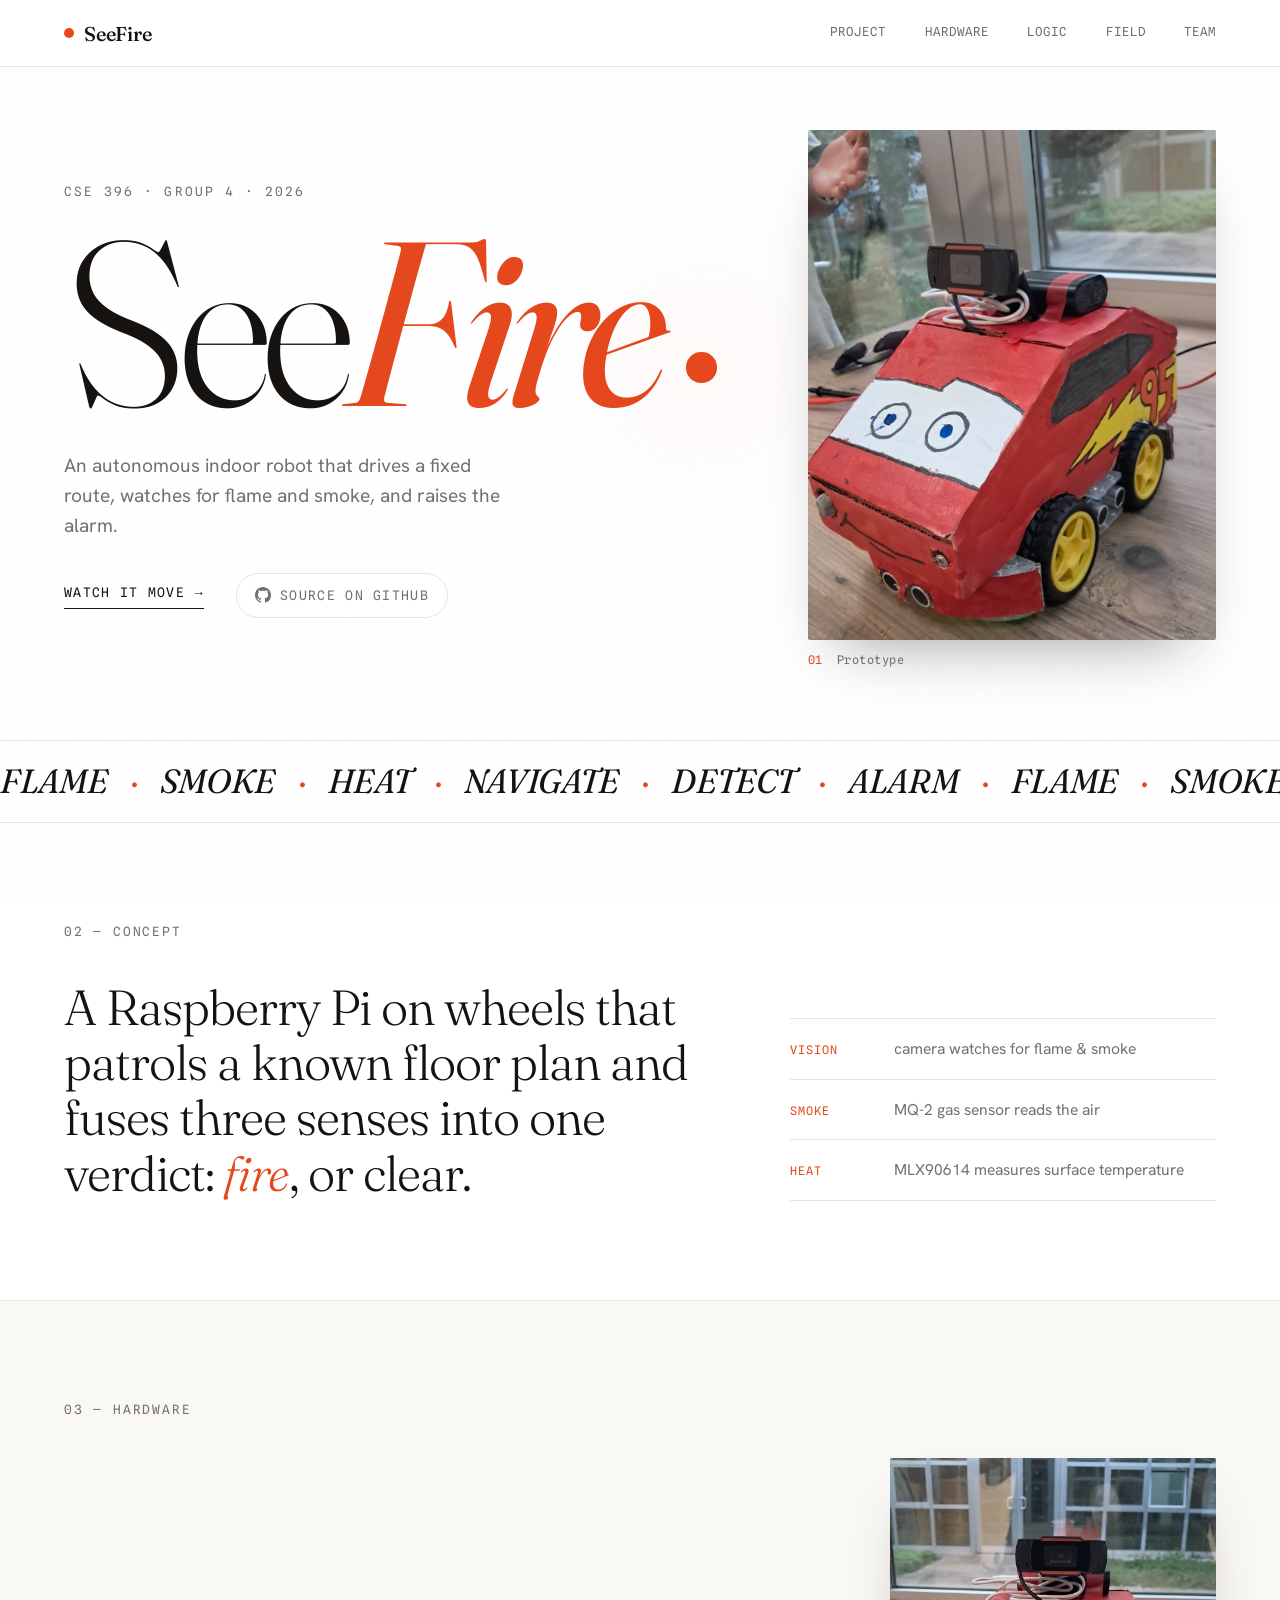
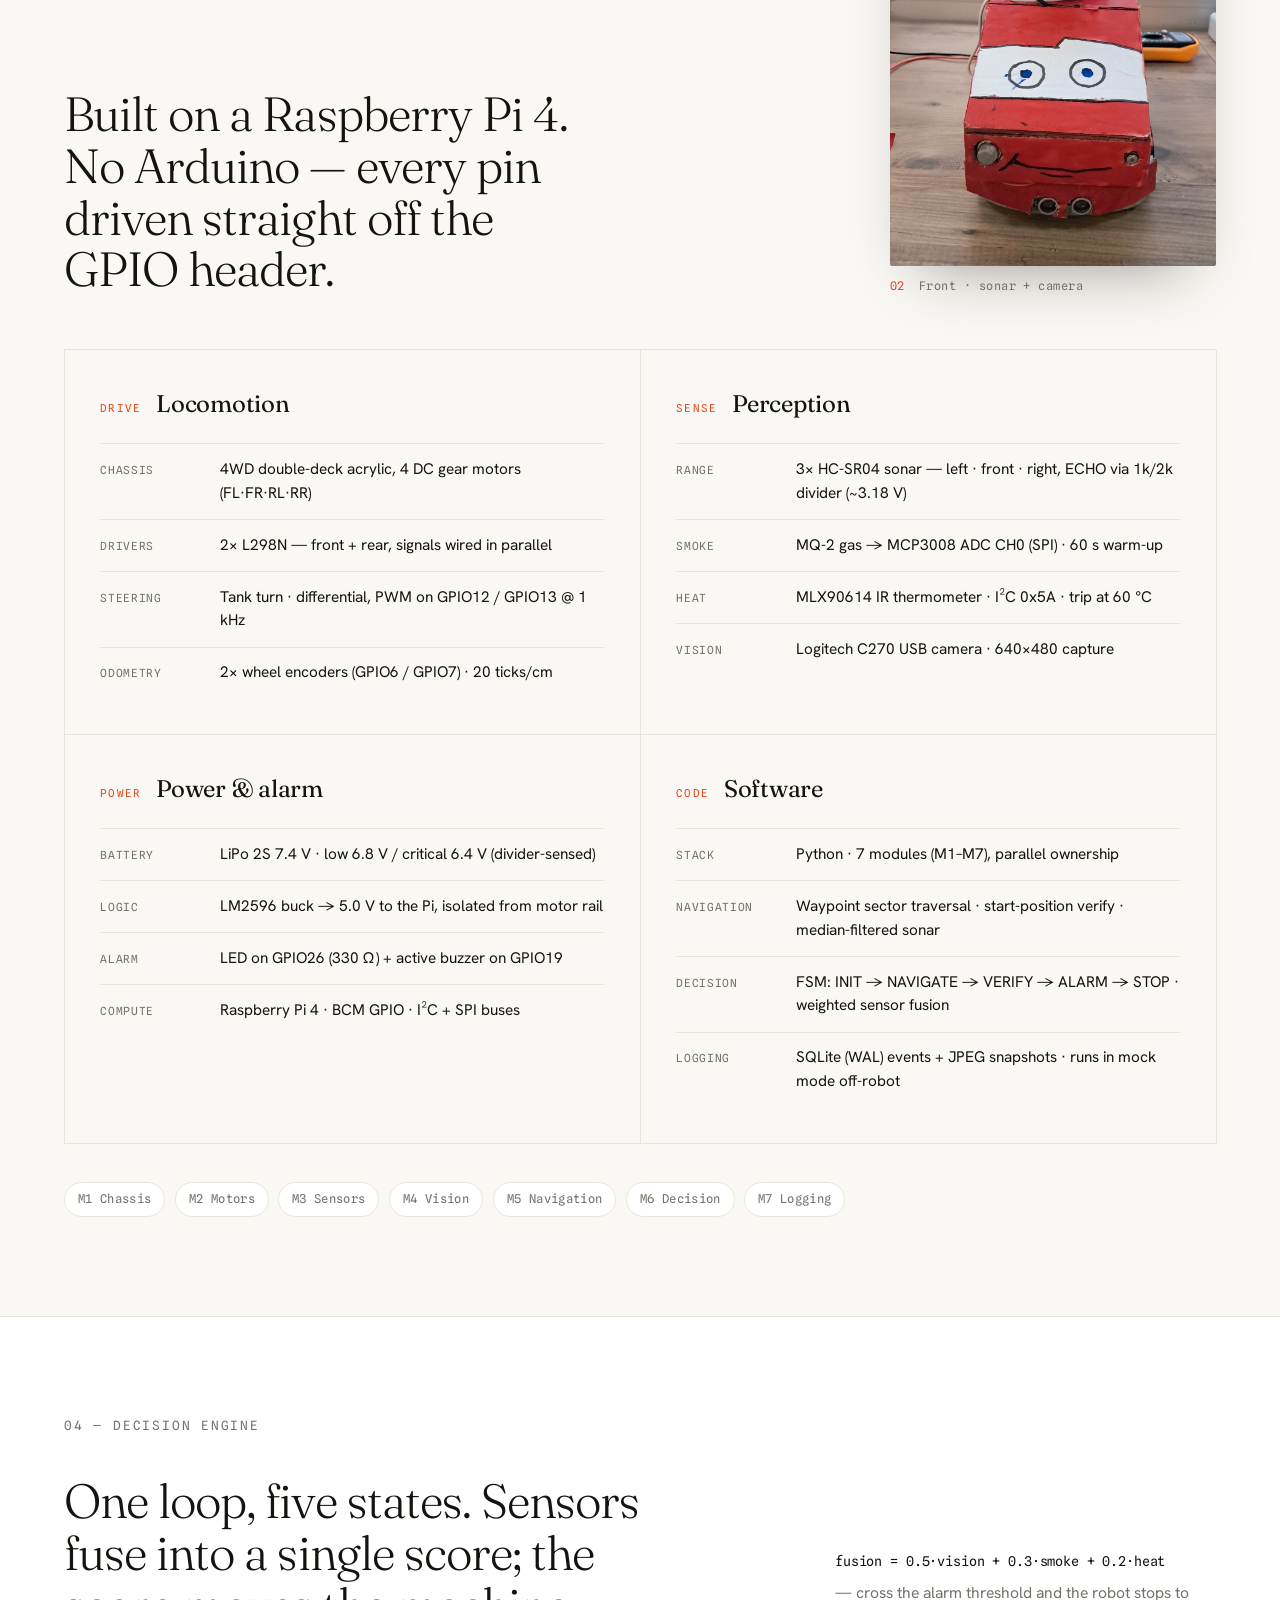
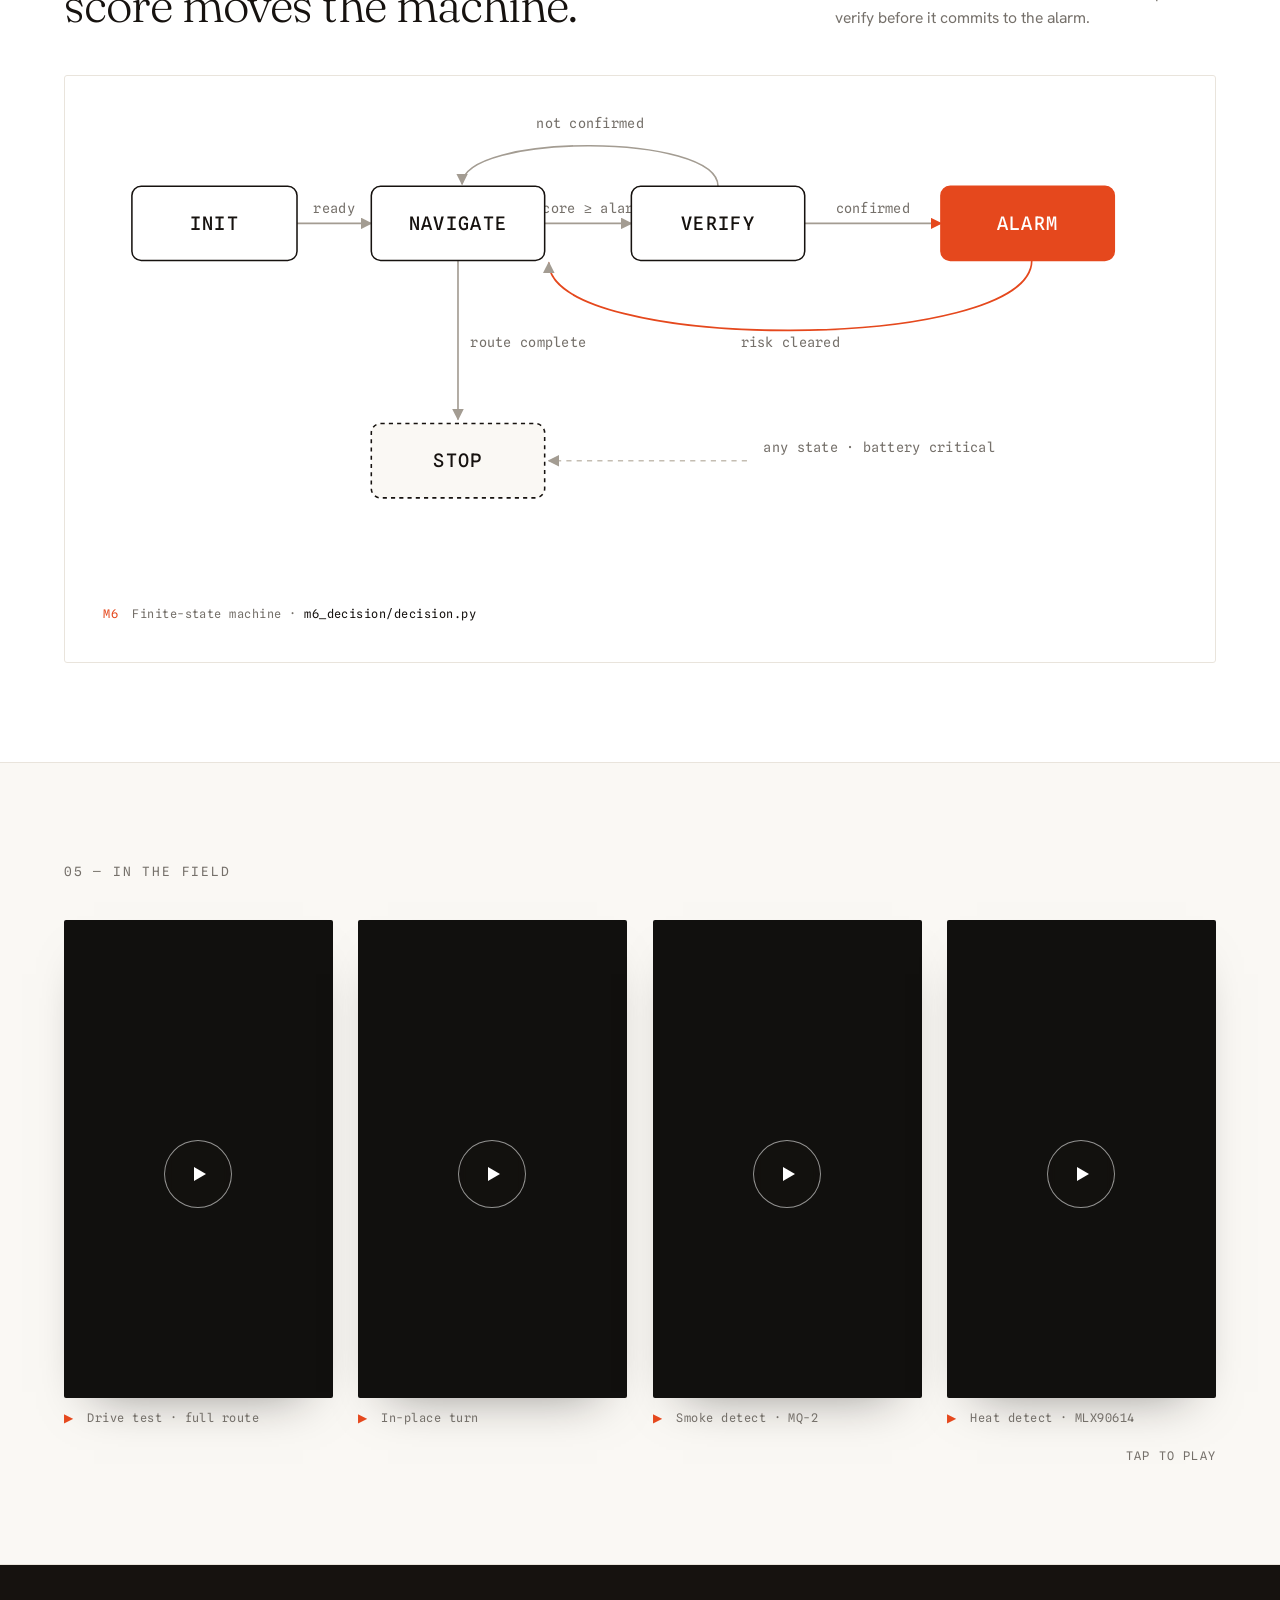
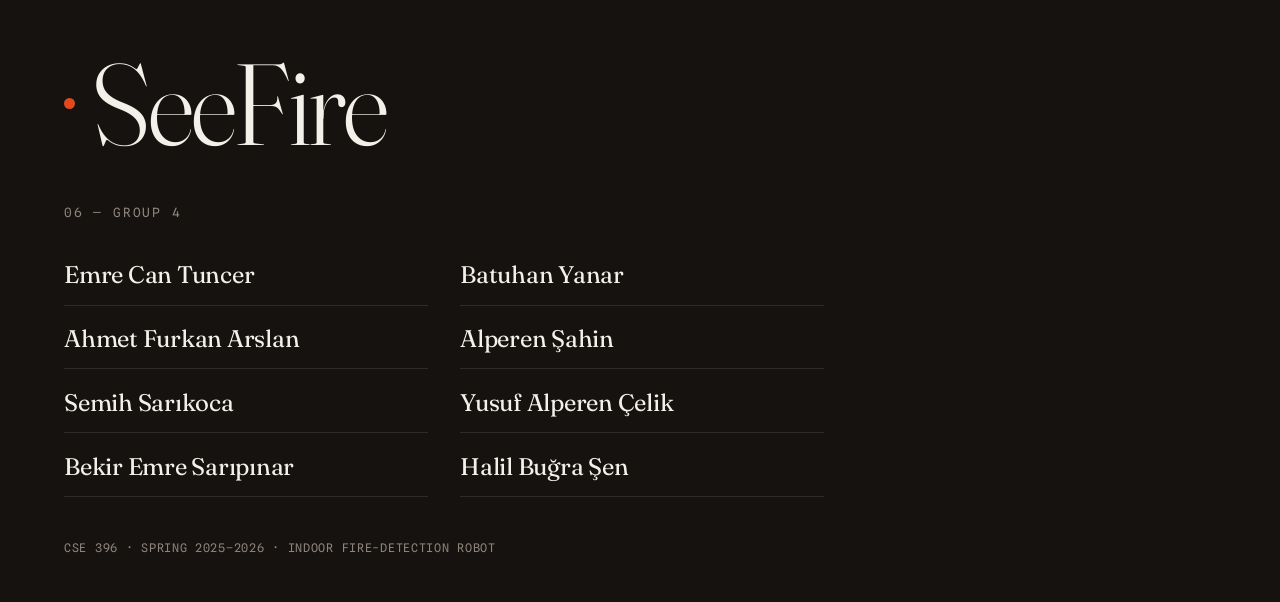
==== index.html @ 03101917 "implement portfolio site" ====
<!DOCTYPE html>
<html lang="en">
<head>
<meta charset="UTF-8" />
<meta name="viewport" content="width=device-width, initial-scale=1.0" />
<title>SeeFire — Indoor Fire-Detection Robot</title>
<meta name="description" content="SeeFire — a Raspberry Pi indoor fire-detection robot. CSE 396, Group 4." />
<link rel="preconnect" href="https://fonts.googleapis.com" />
<link rel="preconnect" href="https://fonts.gstatic.com" crossorigin />
<link href="https://fonts.googleapis.com/css2?family=Fraunces:opsz,wght@9..144,300;9..144,400;9..144,500;9..144,600&family=Hanken+Grotesk:wght@400;500;600&family=Spline+Sans+Mono:wght@400;500&display=swap" rel="stylesheet" />
<link rel="stylesheet" href="style.css" />
</head>
<body>

<div class="grain" aria-hidden="true"></div>

<!-- ───────────────────────── NAV ───────────────────────── -->
<header class="nav">
  <a class="nav__mark" href="#top">
    <span class="ember-dot" aria-hidden="true"></span>SeeFire
  </a>
  <nav class="nav__links">
    <a href="#what">Project</a>
    <a href="#hardware">Hardware</a>
    <a href="#logic">Logic</a>
    <a href="#field">Field</a>
    <a href="#team">Team</a>
  </nav>
</header>

<main id="top">

  <!-- ───────────────────────── HERO ───────────────────────── -->
  <section class="hero">
    <div class="hero__copy">
      <p class="kicker reveal">CSE 396 · Group 4 · 2026</p>
      <h1 class="wordmark reveal" style="--d:.08s">
        See<span class="wordmark__fire">Fire</span><span class="wordmark__dot" aria-hidden="true"></span>
      </h1>
      <p class="hero__lead reveal" style="--d:.34s">
        An autonomous indoor robot that drives a fixed route, watches for
        flame and smoke, and raises the alarm.
      </p>
      <div class="hero__actions reveal" style="--d:.44s">
        <a class="cta" href="#field">
          Watch it move <span aria-hidden="true">→</span>
        </a>
        <a class="cta cta--ghost" href="https://github.com/batuhanynr/SeeFire" target="_blank" rel="noopener">
          <svg viewBox="0 0 16 16" width="16" height="16" aria-hidden="true" fill="currentColor">
            <path d="M8 0C3.58 0 0 3.58 0 8c0 3.54 2.29 6.53 5.47 7.59.4.07.55-.17.55-.38 0-.19-.01-.82-.01-1.49-2.01.37-2.53-.49-2.69-.94-.09-.23-.48-.94-.82-1.13-.28-.15-.68-.52-.01-.53.63-.01 1.08.58 1.23.82.72 1.21 1.87.87 2.33.66.07-.52.28-.87.51-1.07-1.78-.2-3.64-.89-3.64-3.95 0-.87.31-1.59.82-2.15-.08-.2-.36-1.02.08-2.12 0 0 .67-.21 2.2.82.64-.18 1.32-.27 2-.27.68 0 1.36.09 2 .27 1.53-1.04 2.2-.82 2.2-.82.44 1.1.16 1.92.08 2.12.51.56.82 1.27.82 2.15 0 3.07-1.87 3.75-3.65 3.95.29.25.54.73.54 1.48 0 1.07-.01 1.93-.01 2.2 0 .21.15.46.55.38A8.01 8.01 0 0016 8c0-4.42-3.58-8-8-8z"/>
          </svg>
          Source on GitHub
        </a>
      </div>
    </div>
    <figure class="hero__media reveal" style="--d:.24s">
      <img src="robot-angle.jpg" alt="SeeFire robot" />
      <figcaption><span class="mono">01</span> Prototype</figcaption>
    </figure>
  </section>

  <!-- ───────────────────────── MARQUEE ───────────────────────── -->
  <div class="marquee" aria-hidden="true">
    <div class="marquee__track">
      <span>FLAME</span><span class="sep">·</span><span>SMOKE</span><span class="sep">·</span><span>HEAT</span><span class="sep">·</span>
      <span>NAVIGATE</span><span class="sep">·</span><span>DETECT</span><span class="sep">·</span><span>ALARM</span><span class="sep">·</span>
      <span>FLAME</span><span class="sep">·</span><span>SMOKE</span><span class="sep">·</span><span>HEAT</span><span class="sep">·</span>
      <span>NAVIGATE</span><span class="sep">·</span><span>DETECT</span><span class="sep">·</span><span>ALARM</span><span class="sep">·</span>
    </div>
  </div>

  <!-- ───────────────────────── WHAT ───────────────────────── -->
  <section class="block" id="what">
    <p class="section-no mono reveal">02 — Concept</p>
    <div class="what__grid">
      <h2 class="lede reveal">
        A Raspberry&nbsp;Pi on wheels that patrols a known floor plan and fuses
        three senses into one verdict: <em>fire</em>, or clear.
      </h2>
      <ul class="senses">
        <li class="reveal" style="--d:.05s"><span class="mono">vision</span>camera watches for flame &amp; smoke</li>
        <li class="reveal" style="--d:.12s"><span class="mono">smoke</span>MQ-2 gas sensor reads the air</li>
        <li class="reveal" style="--d:.19s"><span class="mono">heat</span>MLX90614 measures surface temperature</li>
      </ul>
    </div>
  </section>

  <!-- ───────────────────────── HARDWARE ───────────────────────── -->
  <section class="block block--soft" id="hardware">
    <p class="section-no mono reveal">03 — Hardware</p>
    <div class="hw__head">
      <h2 class="reveal">Built on a Raspberry&nbsp;Pi 4. No Arduino — every pin driven straight off the GPIO header.</h2>
      <figure class="hw__media reveal" style="--d:.1s">
        <img src="robot-front.jpg" alt="SeeFire robot, front" loading="lazy" />
        <figcaption><span class="mono">02</span> Front · sonar + camera</figcaption>
      </figure>
    </div>

    <!-- grouped detail -->
    <div class="hw__groups">

      <article class="hw reveal">
        <header><span class="mono">DRIVE</span><h3>Locomotion</h3></header>
        <dl>
          <div><dt>Chassis</dt><dd>4WD double-deck acrylic, 4 DC gear motors (FL·FR·RL·RR)</dd></div>
          <div><dt>Drivers</dt><dd>2× L298N — front + rear, signals wired in parallel</dd></div>
          <div><dt>Steering</dt><dd>Tank turn · differential, PWM on GPIO12 / GPIO13 @ 1 kHz</dd></div>
          <div><dt>Odometry</dt><dd>2× wheel encoders (GPIO6 / GPIO7) · 20 ticks/cm</dd></div>
        </dl>
      </article>

      <article class="hw reveal" style="--d:.06s">
        <header><span class="mono">SENSE</span><h3>Perception</h3></header>
        <dl>
          <div><dt>Range</dt><dd>3× HC-SR04 sonar — left · front · right, ECHO via 1k/2k divider (~3.18 V)</dd></div>
          <div><dt>Smoke</dt><dd>MQ-2 gas → MCP3008 ADC CH0 (SPI) · 60 s warm-up</dd></div>
          <div><dt>Heat</dt><dd>MLX90614 IR thermometer · I²C 0x5A · trip at 60 °C</dd></div>
          <div><dt>Vision</dt><dd>Logitech C270 USB camera · 640×480 capture</dd></div>
        </dl>
      </article>

      <article class="hw reveal" style="--d:.12s">
        <header><span class="mono">POWER</span><h3>Power &amp; alarm</h3></header>
        <dl>
          <div><dt>Battery</dt><dd>LiPo 2S 7.4 V · low 6.8 V / critical 6.4 V (divider-sensed)</dd></div>
          <div><dt>Logic</dt><dd>LM2596 buck → 5.0 V to the Pi, isolated from motor rail</dd></div>
          <div><dt>Alarm</dt><dd>LED on GPIO26 (330 Ω) + active buzzer on GPIO19</dd></div>
          <div><dt>Compute</dt><dd>Raspberry Pi 4 · BCM GPIO · I²C + SPI buses</dd></div>
        </dl>
      </article>

      <article class="hw reveal" style="--d:.18s">
        <header><span class="mono">CODE</span><h3>Software</h3></header>
        <dl>
          <div><dt>Stack</dt><dd>Python · 7 modules (M1–M7), parallel ownership</dd></div>
          <div><dt>Navigation</dt><dd>Waypoint sector traversal · start-position verify · median-filtered sonar</dd></div>
          <div><dt>Decision</dt><dd>FSM: INIT → NAVIGATE → VERIFY → ALARM → STOP · weighted sensor fusion</dd></div>
          <div><dt>Logging</dt><dd>SQLite (WAL) events + JPEG snapshots · runs in mock mode off-robot</dd></div>
        </dl>
      </article>

    </div>

    <div class="modules">
      <span class="reveal">M1 Chassis</span>
      <span class="reveal">M2 Motors</span>
      <span class="reveal">M3 Sensors</span>
      <span class="reveal">M4 Vision</span>
      <span class="reveal">M5 Navigation</span>
      <span class="reveal">M6 Decision</span>
      <span class="reveal">M7 Logging</span>
    </div>
  </section>

  <!-- ───────────────────────── DECISION ENGINE / FSM ───────────────────────── -->
  <section class="block" id="logic">
    <p class="section-no mono reveal">04 — Decision engine</p>
    <div class="fsm__head">
      <h2 class="reveal">One loop, five states. Sensors fuse into a single score; the score moves the machine.</h2>
      <p class="fsm__note reveal" style="--d:.08s">
        <span class="mono">fusion = 0.5·vision + 0.3·smoke + 0.2·heat</span>
        — cross the alarm threshold and the robot stops to verify before it commits to the alarm.
      </p>
    </div>

    <figure class="fsm reveal" style="--d:.05s">
      <svg viewBox="0 0 1040 460" role="img" aria-label="SeeFire decision engine state machine: INIT to NAVIGATE to VERIFY to ALARM, with returns to NAVIGATE and a STOP terminal.">
        <defs>
          <marker id="arr" viewBox="0 0 10 10" refX="9" refY="5" markerWidth="7" markerHeight="7" orient="auto-start-reverse">
            <path d="M0,0 L10,5 L0,10 z" fill="#a39c92" />
          </marker>
          <marker id="arrE" viewBox="0 0 10 10" refX="9" refY="5" markerWidth="7" markerHeight="7" orient="auto-start-reverse">
            <path d="M0,0 L10,5 L0,10 z" fill="#e5481d" />
          </marker>
        </defs>

        <!-- edges -->
        <g class="fsm-edge">
          <path d="M188,106 H260" marker-end="url(#arr)"/>
          <path d="M428,106 H512" marker-end="url(#arr)"/>
          <path d="M680,106 H812" marker-end="url(#arrE)"/>
          <!-- VERIFY -> NAVIGATE (not confirmed), arc above -->
          <path d="M596,70 C596,18 348,18 348,68" marker-end="url(#arr)"/>
          <!-- ALARM -> NAVIGATE (risk cleared), low arc -->
          <path class="e-ember" d="M900,142 C900,232 432,232 432,144" marker-end="url(#arr)"/>
          <!-- NAVIGATE -> STOP (route complete) -->
          <path d="M344,142 V296" marker-end="url(#arr)"/>
          <!-- battery critical -> STOP -->
          <path class="e-dash" d="M624,336 H432" marker-end="url(#arr)"/>
        </g>

        <!-- edge labels -->
        <g class="fsm-elabel">
          <text x="224" y="96" text-anchor="middle">ready</text>
          <text x="470" y="96" text-anchor="middle">score ≥ alarm</text>
          <text x="746" y="96" text-anchor="middle" fill="#e5481d">confirmed</text>
          <text x="472" y="14" text-anchor="middle">not confirmed</text>
          <text x="666" y="226" text-anchor="middle">risk cleared</text>
          <text x="356" y="226" text-anchor="start">route complete</text>
          <text x="640" y="328" text-anchor="start">any state · battery critical</text>
        </g>

        <!-- nodes -->
        <g class="fsm-node">
          <g><rect x="28"  y="70"  width="160" height="72" rx="9"/><text x="108" y="112">INIT</text></g>
          <g><rect x="260" y="70"  width="168" height="72" rx="9"/><text x="344" y="112">NAVIGATE</text></g>
          <g><rect x="512" y="70"  width="168" height="72" rx="9"/><text x="596" y="112">VERIFY</text></g>
          <g class="n-alarm"><rect x="812" y="70" width="168" height="72" rx="9"/><text x="896" y="112">ALARM</text></g>
          <g class="n-stop"><rect x="260" y="300" width="168" height="72" rx="9"/><text x="344" y="342">STOP</text></g>
        </g>
      </svg>
      <figcaption><span class="mono">M6</span> Finite-state machine · <code>m6_decision/decision.py</code></figcaption>
    </figure>
  </section>

  <!-- ───────────────────────── FIELD / VIDEOS ───────────────────────── -->
  <section class="block block--soft" id="field">
    <p class="section-no mono reveal">05 — In the field</p>
    <div class="films">
      <figure class="film reveal">
        <video src="drive-test.mp4" muted loop playsinline preload="metadata"></video>
        <figcaption><span class="mono">▶</span> Drive test · full route</figcaption>
      </figure>
      <figure class="film reveal" style="--d:.08s">
        <video src="spin.mp4" muted loop playsinline preload="metadata"></video>
        <figcaption><span class="mono">▶</span> In-place turn</figcaption>
      </figure>
      <figure class="film reveal" style="--d:.16s">
        <video src="smoke-test.mp4" muted loop playsinline preload="metadata"></video>
        <figcaption><span class="mono">▶</span> Smoke detect · MQ-2</figcaption>
      </figure>
      <figure class="film reveal" style="--d:.24s">
        <video src="temp-test.mp4" muted loop playsinline preload="metadata"></video>
        <figcaption><span class="mono">▶</span> Heat detect · MLX90614</figcaption>
      </figure>
    </div>
    <p class="hint mono reveal">tap to play</p>
  </section>

</main>

<!-- ───────────────────────── FOOTER / TEAM ───────────────────────── -->
<footer class="footer" id="team">
  <div class="footer__top">
    <span class="ember-dot ember-dot--lg" aria-hidden="true"></span>
    <p class="footer__word">SeeFire</p>
  </div>
  <p class="section-no mono">06 — Group 4</p>
  <ul class="roster">
    <li>Emre Can Tuncer</li>
    <li>Batuhan Yanar</li>
    <li>Ahmet Furkan Arslan</li>
    <li>Alperen Şahin</li>
    <li>Semih Sarıkoca</li>
    <li>Yusuf Alperen Çelik</li>
    <li>Bekir Emre Sarıpınar</li>
    <li>Halil Buğra Şen</li>
  </ul>
  <p class="footer__fine mono">CSE 396 · Spring 2025–2026 · Indoor fire-detection robot</p>
</footer>

<script src="script.js"></script>
</body>
</html>
---- style.css ----
/* ════════════════════════════════════════════════════════
   SeeFire — portfolio
   Editorial / engineering field-manual minimalism.
   White paper · hairline rules · one ember accent.
   Media is shot in portrait (9:16) — framed accordingly.
   ════════════════════════════════════════════════════════ */

:root{
  --paper:    #ffffff;
  --soft:     #faf8f4;
  --ink:      #16120f;
  --muted:    #75706a;
  --hair:     #e9e4dc;
  --ember:    #e5481d;
  --ember-lo: #ff6a3d;

  --serif: "Fraunces", Georgia, serif;
  --sans:  "Hanken Grotesk", system-ui, sans-serif;
  --mono:  "Spline Sans Mono", ui-monospace, monospace;

  --pad: clamp(1.25rem, 5vw, 6rem);
  --maxw: 1320px;
}

*{ box-sizing:border-box; margin:0; padding:0; }

html{ scroll-behavior:smooth; }

body{
  background:var(--paper);
  color:var(--ink);
  font-family:var(--sans);
  font-size:clamp(1rem, 0.9rem + 0.3vw, 1.12rem);
  line-height:1.55;
  -webkit-font-smoothing:antialiased;
  text-rendering:optimizeLegibility;
  overflow-x:hidden;
}

::selection{ background:var(--ember); color:#fff; }

em{ font-style:italic; color:var(--ember); }

.mono{ font-family:var(--mono); font-weight:400; }

/* faint paper grain ------------------------------------------------ */
.grain{
  position:fixed; inset:0; z-index:1; pointer-events:none;
  opacity:.5; mix-blend-mode:multiply;
  background-image:url("data:image/svg+xml,%3Csvg xmlns='http://www.w3.org/2000/svg' width='160' height='160'%3E%3Cfilter id='n'%3E%3CfeTurbulence type='fractalNoise' baseFrequency='0.85' numOctaves='2' stitchTiles='stitch'/%3E%3C/filter%3E%3Crect width='100%25' height='100%25' filter='url(%23n)' opacity='0.035'/%3E%3C/svg%3E");
}

/* ember dot -------------------------------------------------------- */
.ember-dot{
  display:inline-block; width:.5em; height:.5em; border-radius:50%;
  background:var(--ember); vertical-align:.04em; margin-right:.5em;
  box-shadow:0 0 0 0 rgba(229,72,29,.55);
  animation:pulse 2.6s ease-out infinite;
}
.ember-dot--lg{ width:.7rem; height:.7rem; margin-right:0; }
@keyframes pulse{
  0%{ box-shadow:0 0 0 0 rgba(229,72,29,.5); }
  70%{ box-shadow:0 0 0 .55rem rgba(229,72,29,0); }
  100%{ box-shadow:0 0 0 0 rgba(229,72,29,0); }
}

/* ───────────────────────── NAV ───────────────────────── */
.nav{
  position:sticky; top:0; z-index:20;
  display:flex; align-items:center; justify-content:space-between;
  padding:1.1rem var(--pad);
  background:rgba(255,255,255,.78);
  backdrop-filter:blur(10px);
  border-bottom:1px solid var(--hair);
}
.nav__mark{
  font-family:var(--serif); font-weight:500; font-size:1.25rem;
  letter-spacing:-.01em; color:var(--ink); text-decoration:none;
  display:flex; align-items:center;
}
.nav__links{ display:flex; gap:clamp(1rem,3vw,2.4rem); }
.nav__links a{
  font-family:var(--mono); font-size:.78rem; text-transform:uppercase;
  letter-spacing:.08em; color:var(--muted); text-decoration:none;
  position:relative; padding-bottom:.2rem;
}
.nav__links a::after{
  content:""; position:absolute; left:0; bottom:0; height:1px; width:0;
  background:var(--ember); transition:width .35s ease;
}
.nav__links a:hover{ color:var(--ink); }
.nav__links a:hover::after{ width:100%; }

/* ───────────────────────── HERO ───────────────────────── */
.hero{
  position:relative; z-index:2;
  max-width:var(--maxw); margin:0 auto;
  padding:clamp(2.5rem,7vh,5.5rem) var(--pad) clamp(2rem,6vh,4rem);
  display:grid; grid-template-columns:1.25fr .75fr; gap:clamp(2rem,5vw,5rem);
  align-items:center;
}
.kicker{
  font-family:var(--mono); font-size:.8rem; letter-spacing:.16em;
  text-transform:uppercase; color:var(--muted); margin-bottom:1.4rem;
}

/* big brand wordmark */
.wordmark{
  font-family:var(--serif); font-weight:300;
  font-size:clamp(4.2rem, 1rem + 17vw, 16rem);
  line-height:.84; letter-spacing:-.045em;
  font-optical-sizing:auto;
  display:inline-flex; align-items:flex-start; position:relative;
}
.wordmark__fire{ color:var(--ember); font-style:italic; font-weight:400; }
.wordmark__dot{
  width:.13em; height:.13em; border-radius:50%; background:var(--ember);
  align-self:flex-end; margin-bottom:.16em; margin-left:.12em;
  box-shadow:0 0 .6em .04em rgba(229,72,29,.45);
  animation:pulse 2.6s ease-out infinite;
}

.hero__lead{
  margin-top:1.9rem; max-width:40ch; color:var(--muted);
  font-size:clamp(1.05rem,1rem + .4vw,1.2rem);
}
.hero__actions{
  display:flex; flex-wrap:wrap; align-items:center; gap:1.4rem 2rem;
  margin-top:2.1rem;
}
.cta{
  display:inline-flex; align-items:center; gap:.6rem;
  font-family:var(--mono); font-size:.82rem; text-transform:uppercase;
  letter-spacing:.1em; color:var(--ink); text-decoration:none;
  border-bottom:1px solid var(--ink); padding-bottom:.35rem;
  transition:gap .3s ease, color .3s ease, border-color .3s ease;
}
.cta:hover{ gap:1.1rem; color:var(--ember); border-color:var(--ember); }
/* secondary: boxed, no underline */
.cta--ghost{
  gap:.55rem; padding:.7rem 1.15rem; border:1px solid var(--hair);
  border-radius:100px; color:var(--muted); background:#fff;
}
.cta--ghost svg{ transition:transform .3s ease; }
.cta--ghost:hover{
  gap:.55rem; color:var(--ink); border-color:var(--ink); background:#fff;
}
.cta--ghost:hover svg{ transform:rotate(-8deg) scale(1.08); }

/* portrait media frame (shared) */
.hero__media img,
.hw__media img{
  width:100%; display:block; border-radius:2px;
  aspect-ratio:4/5; object-fit:cover; object-position:50% 42%;
  box-shadow:0 30px 60px -32px rgba(22,18,15,.45);
}
.hero__media figcaption,
.film figcaption,
.hw__media figcaption{
  margin-top:.7rem; font-family:var(--mono); font-size:.74rem;
  letter-spacing:.04em; color:var(--muted);
}
figcaption .mono{ color:var(--ember); margin-right:.4rem; }

/* ───────────────────────── MARQUEE ───────────────────────── */
.marquee{
  position:relative; z-index:2;
  border-top:1px solid var(--hair); border-bottom:1px solid var(--hair);
  overflow:hidden; padding:.9rem 0; margin-top:1rem;
}
.marquee__track{
  display:flex; gap:1.4rem; white-space:nowrap; width:max-content;
  animation:scroll 28s linear infinite;
  font-family:var(--serif); font-weight:400; font-style:italic;
  font-size:clamp(1.3rem,3.2vw,2.1rem); letter-spacing:-.01em;
}
.marquee__track .sep{ color:var(--ember); font-style:normal; }
@keyframes scroll{ to{ transform:translateX(-50%); } }

/* ───────────────────────── BLOCKS ───────────────────────── */
.block{
  position:relative; z-index:2;
  max-width:var(--maxw); margin:0 auto;
  padding:clamp(4rem,11vh,8rem) var(--pad);
}
.block--soft{
  max-width:none; background:var(--soft);
  border-top:1px solid var(--hair); border-bottom:1px solid var(--hair);
}
.block--soft > *{ max-width:var(--maxw); margin-inline:auto; }

.section-no{
  font-size:.8rem; letter-spacing:.14em; text-transform:uppercase;
  color:var(--muted); margin-bottom:2.4rem;
}

/* what -------------------------------------------------------------- */
.what__grid{
  display:grid; grid-template-columns:1.4fr .9fr; gap:clamp(2rem,5vw,5rem);
  align-items:start;
}
.lede{
  font-family:var(--serif); font-weight:300;
  font-size:clamp(1.7rem,1rem + 2.6vw,3.1rem);
  line-height:1.12; letter-spacing:-.02em;
}
.senses{ list-style:none; align-self:end; }
.senses li{
  display:grid; grid-template-columns:5.5rem 1fr; gap:1rem;
  padding:1.1rem 0; border-top:1px solid var(--hair);
  font-size:.98rem; color:var(--muted); align-items:baseline;
}
.senses li:last-child{ border-bottom:1px solid var(--hair); }
.senses .mono{
  font-size:.74rem; text-transform:uppercase; letter-spacing:.08em;
  color:var(--ember);
}

/* hardware ---------------------------------------------------------- */
.hw__head{
  display:grid; grid-template-columns:1.4fr .6fr; gap:clamp(2rem,5vw,4rem);
  align-items:end; margin-bottom:clamp(2.5rem,6vh,4.5rem);
}
.hw__head h2{
  font-family:var(--serif); font-weight:300;
  font-size:clamp(1.7rem,1rem + 2.6vw,3rem);
  line-height:1.08; letter-spacing:-.02em; max-width:18ch;
}

.hw__groups{
  display:grid; grid-template-columns:repeat(2,1fr); gap:0;
  border-top:1px solid var(--hair); border-left:1px solid var(--hair);
}
.hw{
  border-right:1px solid var(--hair); border-bottom:1px solid var(--hair);
  padding:clamp(1.4rem,3vw,2.2rem);
}
.hw header{ display:flex; align-items:baseline; gap:.9rem; margin-bottom:1.3rem; }
.hw header .mono{
  font-size:.68rem; letter-spacing:.12em; text-transform:uppercase;
  color:var(--ember);
}
.hw h3{
  font-family:var(--serif); font-weight:400; font-size:1.5rem;
  letter-spacing:-.01em;
}
.hw dl{ display:grid; gap:0; }
.hw dl > div{
  display:grid; grid-template-columns:6.5rem 1fr; gap:1rem;
  padding:.85rem 0; border-top:1px solid var(--hair); align-items:baseline;
}
.hw dt{
  font-family:var(--mono); font-size:.7rem; text-transform:uppercase;
  letter-spacing:.06em; color:var(--muted);
}
.hw dd{ font-size:.96rem; color:var(--ink); }

.modules{ display:flex; flex-wrap:wrap; gap:.6rem; margin-top:2.4rem; }
.modules span{
  font-family:var(--mono); font-size:.76rem; letter-spacing:.03em;
  color:var(--muted); padding:.45rem .8rem;
  border:1px solid var(--hair); border-radius:100px; background:#fff;
}

/* decision engine / FSM -------------------------------------------- */
.fsm__head{
  display:grid; grid-template-columns:1.3fr .7fr; gap:clamp(2rem,5vw,4rem);
  align-items:end; margin-bottom:clamp(2.2rem,5vh,3.5rem);
}
.fsm__head h2{
  font-family:var(--serif); font-weight:300;
  font-size:clamp(1.7rem,1rem + 2.6vw,3rem);
  line-height:1.08; letter-spacing:-.02em; max-width:20ch;
}
.fsm__note{ color:var(--muted); font-size:.98rem; }
.fsm__note .mono{
  display:block; color:var(--ink); font-size:.84rem;
  margin-bottom:.6rem; letter-spacing:-.01em;
}
.fsm{
  border:1px solid var(--hair); border-radius:3px; background:#fff;
  padding:clamp(1.1rem,3vw,2.4rem); overflow-x:auto;
}
.fsm svg{ width:100%; min-width:600px; height:auto; display:block; }
.fsm-node rect{ fill:#fff; stroke:var(--ink); stroke-width:1.5; }
.fsm-node text{
  font-family:var(--mono); font-weight:500; font-size:18px;
  letter-spacing:.07em; fill:var(--ink); text-anchor:middle;
}
.fsm-node .n-alarm rect{ fill:var(--ember); stroke:var(--ember); }
.fsm-node .n-alarm text{ fill:#fff; }
.fsm-node .n-stop rect{ fill:var(--soft); stroke-dasharray:4 4; }
.fsm-edge path{ fill:none; stroke:#a39c92; stroke-width:1.6; }
.fsm-edge .e-ember{ stroke:var(--ember); }
.fsm-edge .e-dash{ stroke-dasharray:5 5; stroke:#c4bdb2; }
.fsm-elabel text{
  font-family:var(--mono); font-size:13px; fill:var(--muted);
  letter-spacing:.02em;
}
.fsm figcaption{
  margin-top:1rem; font-family:var(--mono); font-size:.74rem;
  letter-spacing:.04em; color:var(--muted);
}
.fsm figcaption .mono{ color:var(--ember); margin-right:.4rem; }
.fsm figcaption code{ font-family:var(--mono); color:var(--ink); }

/* field / films (portrait 9:16) ------------------------------------ */
.films{
  display:grid; grid-template-columns:repeat(4,1fr);
  gap:clamp(1rem,2vw,1.6rem);
}
.film{ position:relative; }
.film video{
  width:100%; display:block; border-radius:2px;
  aspect-ratio:9/16; object-fit:cover; background:#11100e;
  box-shadow:0 24px 48px -30px rgba(22,18,15,.5);
  cursor:pointer;
}
/* tap / click to play overlay */
.film__play{
  position:absolute; inset:0; border:0; background:transparent;
  display:grid; place-items:center; cursor:pointer;
  opacity:1; transition:opacity .35s ease;
}
.film__play .ico{
  width:clamp(48px,12vw,68px); aspect-ratio:1; border-radius:50%;
  display:grid; place-items:center;
  background:rgba(20,18,15,.5); backdrop-filter:blur(5px);
  border:1px solid rgba(255,255,255,.55);
  transition:background .3s ease, border-color .3s ease, transform .3s ease;
}
.film__play .ico::before{
  content:""; width:0; height:0; margin-left:.18em;
  border-left:.95em solid #fff;
  border-top:.58em solid transparent; border-bottom:.58em solid transparent;
}
.film__play:hover .ico{ background:var(--ember); border-color:var(--ember); transform:scale(1.06); }
.film.playing .film__play{ opacity:0; pointer-events:none; }
.film figcaption{ transition:color .3s ease; }
.film:hover figcaption{ color:var(--ink); }
.film:hover figcaption .mono{ color:var(--ember-lo); }
.hint{
  margin-top:1.2rem; font-size:.74rem; letter-spacing:.1em;
  text-transform:uppercase; color:var(--muted); text-align:right;
}

/* ───────────────────────── FOOTER ───────────────────────── */
.footer{
  position:relative; z-index:2;
  background:var(--ink); color:#f3efe9;
  padding:clamp(3.5rem,9vh,7rem) var(--pad) clamp(2rem,5vh,3rem);
}
.footer__top{ display:flex; align-items:center; gap:.9rem; margin-bottom:.6rem; }
.footer__word{
  font-family:var(--serif); font-weight:300;
  font-size:clamp(3rem,9vw,8rem); line-height:1; letter-spacing:-.03em;
}
.footer .section-no{ color:#8d857c; margin:2.6rem 0 1.4rem; }
.roster{
  list-style:none; display:grid; grid-template-columns:repeat(2,1fr);
  gap:.2rem 2rem; max-width:760px;
}
.roster li{
  font-family:var(--serif); font-weight:400; font-size:clamp(1.1rem,2.4vw,1.5rem);
  padding:.7rem 0; border-bottom:1px solid rgba(255,255,255,.1);
  letter-spacing:-.01em; transition:padding-left .3s ease, color .3s ease;
}
.roster li:hover{ padding-left:.6rem; color:var(--ember-lo); }
.footer__fine{
  margin-top:2.6rem; font-size:.74rem; letter-spacing:.06em;
  color:#8d857c; text-transform:uppercase;
}

/* ───────────────────────── REVEAL ───────────────────────── */
.reveal{
  opacity:0; transform:translateY(18px);
  transition:opacity .8s cubic-bezier(.2,.7,.2,1) var(--d,0s),
             transform .8s cubic-bezier(.2,.7,.2,1) var(--d,0s);
  will-change:opacity, transform;
}
.reveal.in{ opacity:1; transform:none; }

@media (prefers-reduced-motion:reduce){
  .reveal{ opacity:1; transform:none; transition:none; }
  .marquee__track, .ember-dot, .wordmark__dot{ animation:none; }
  html{ scroll-behavior:auto; }
}

/* ───────────────────────── RESPONSIVE ───────────────────────── */
@media (max-width:900px){
  .hero{ grid-template-columns:1fr; padding-top:2rem; }
  .hero__media{ order:-1; max-width:380px; }
  .wordmark{ font-size:clamp(4rem,22vw,9rem); }
  .what__grid, .hw__head, .fsm__head{ grid-template-columns:1fr; }
  .hw__head h2, .fsm__head h2{ max-width:none; }
  .hw__groups{ grid-template-columns:1fr; }
  .films{ grid-template-columns:repeat(2,1fr); }
  .roster{ grid-template-columns:1fr; }
  .nav__links{ display:none; }
}
@media (max-width:560px){
  .films{ grid-template-columns:1fr; max-width:380px; }
  .film, .hero__media{ margin-inline:auto; }
  .hw dl > div{ grid-template-columns:1fr; gap:.2rem; }
}
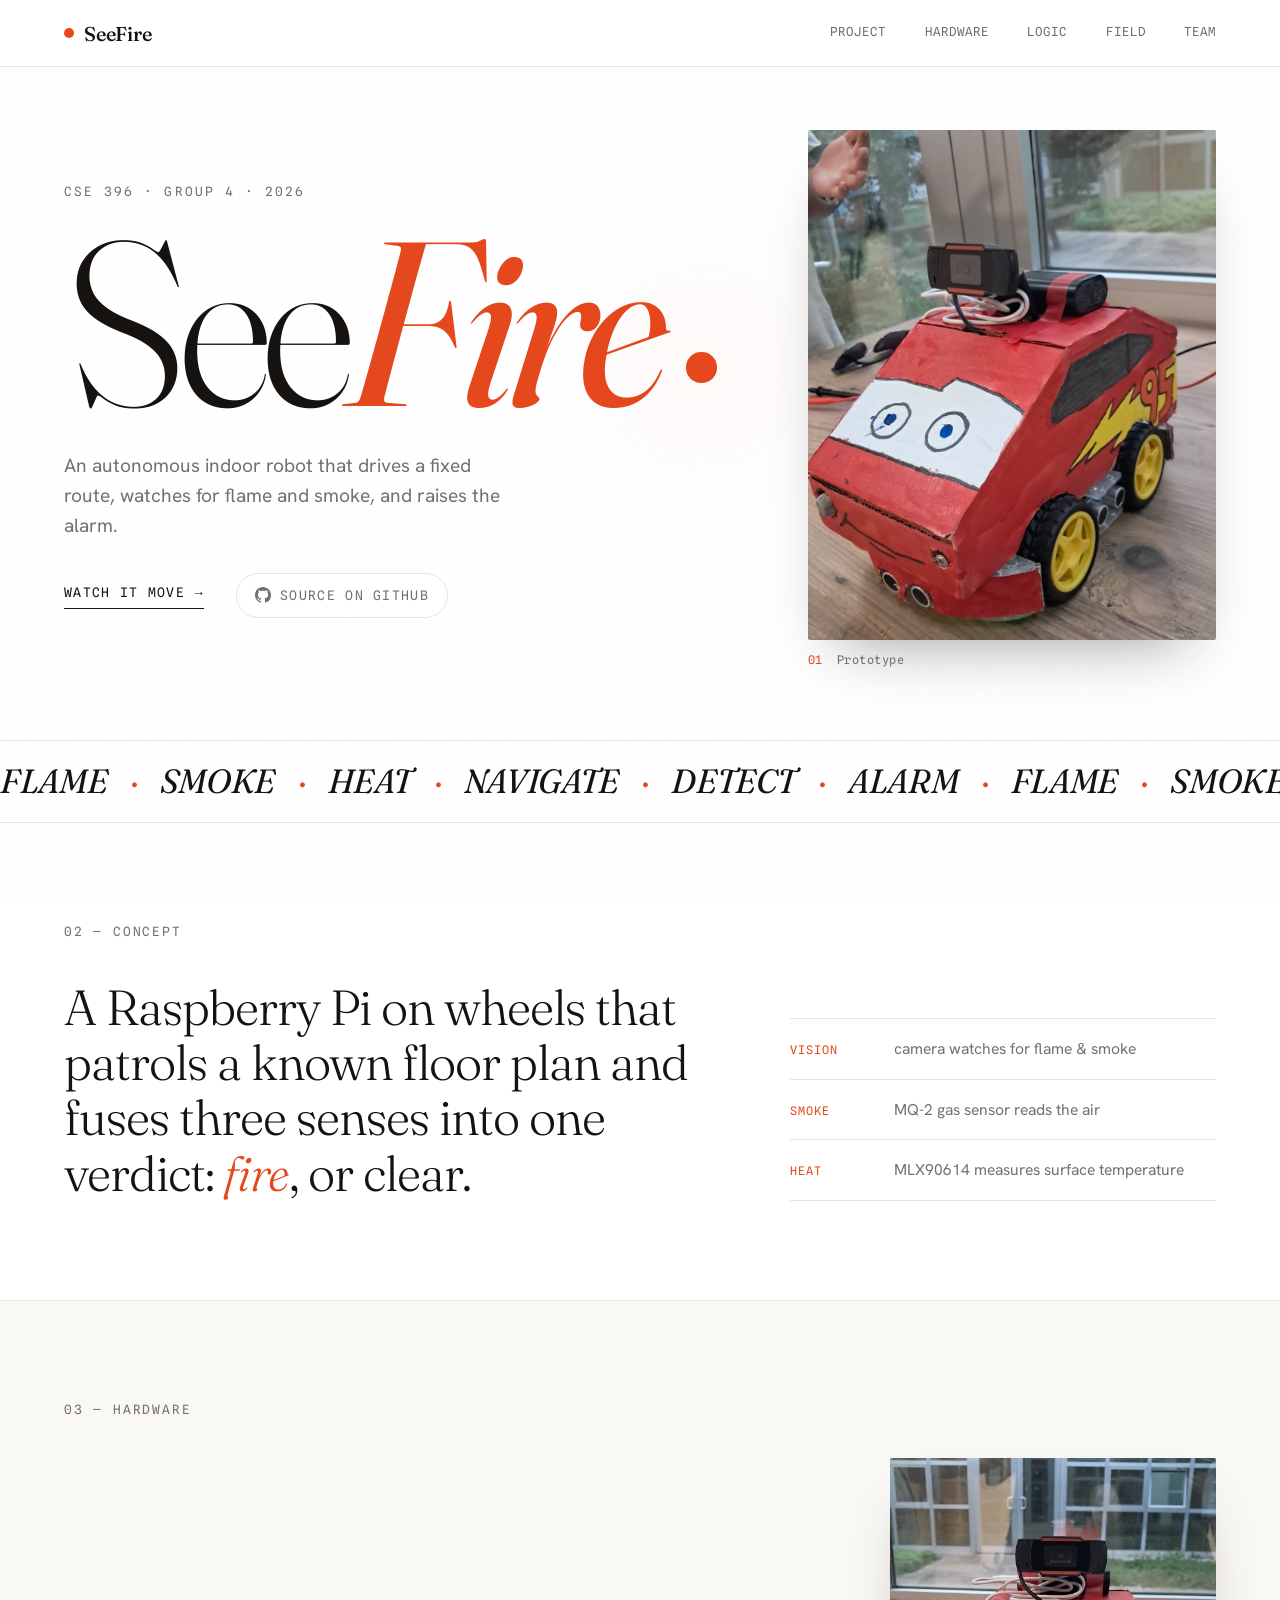
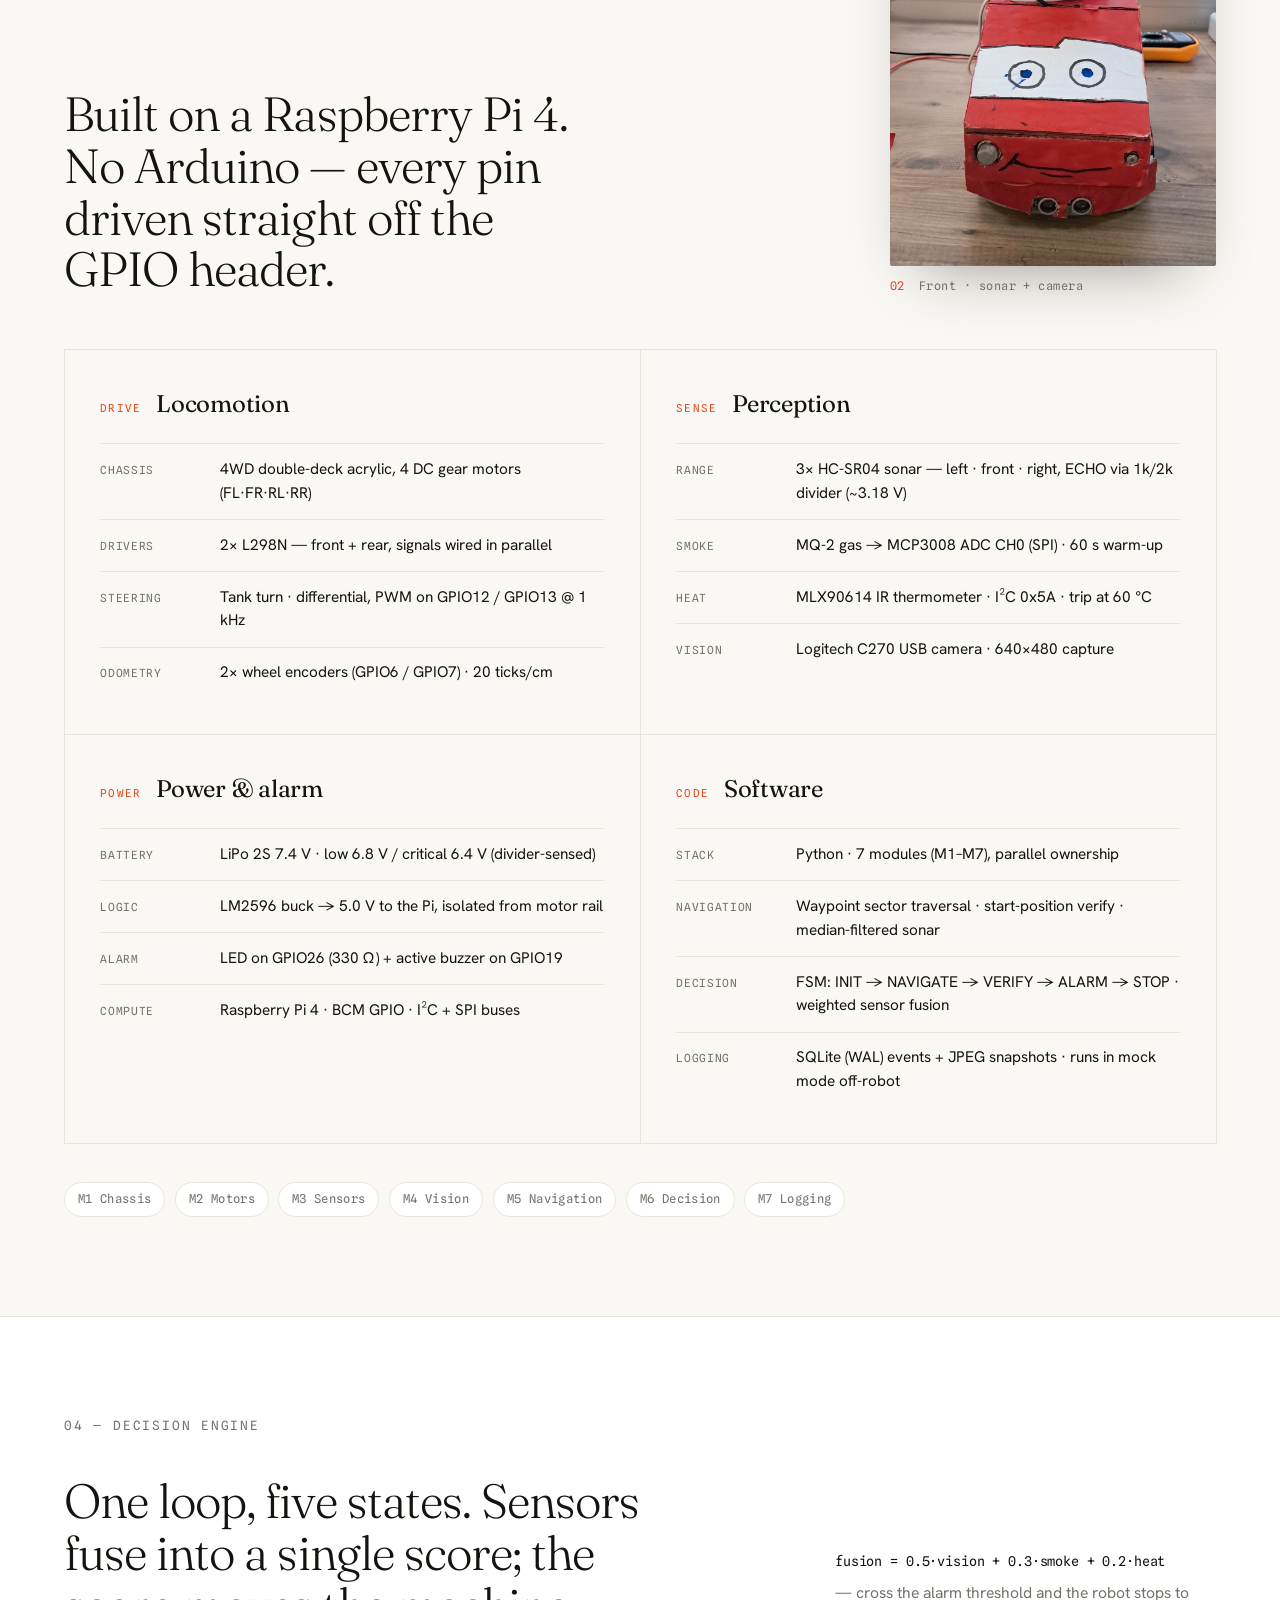
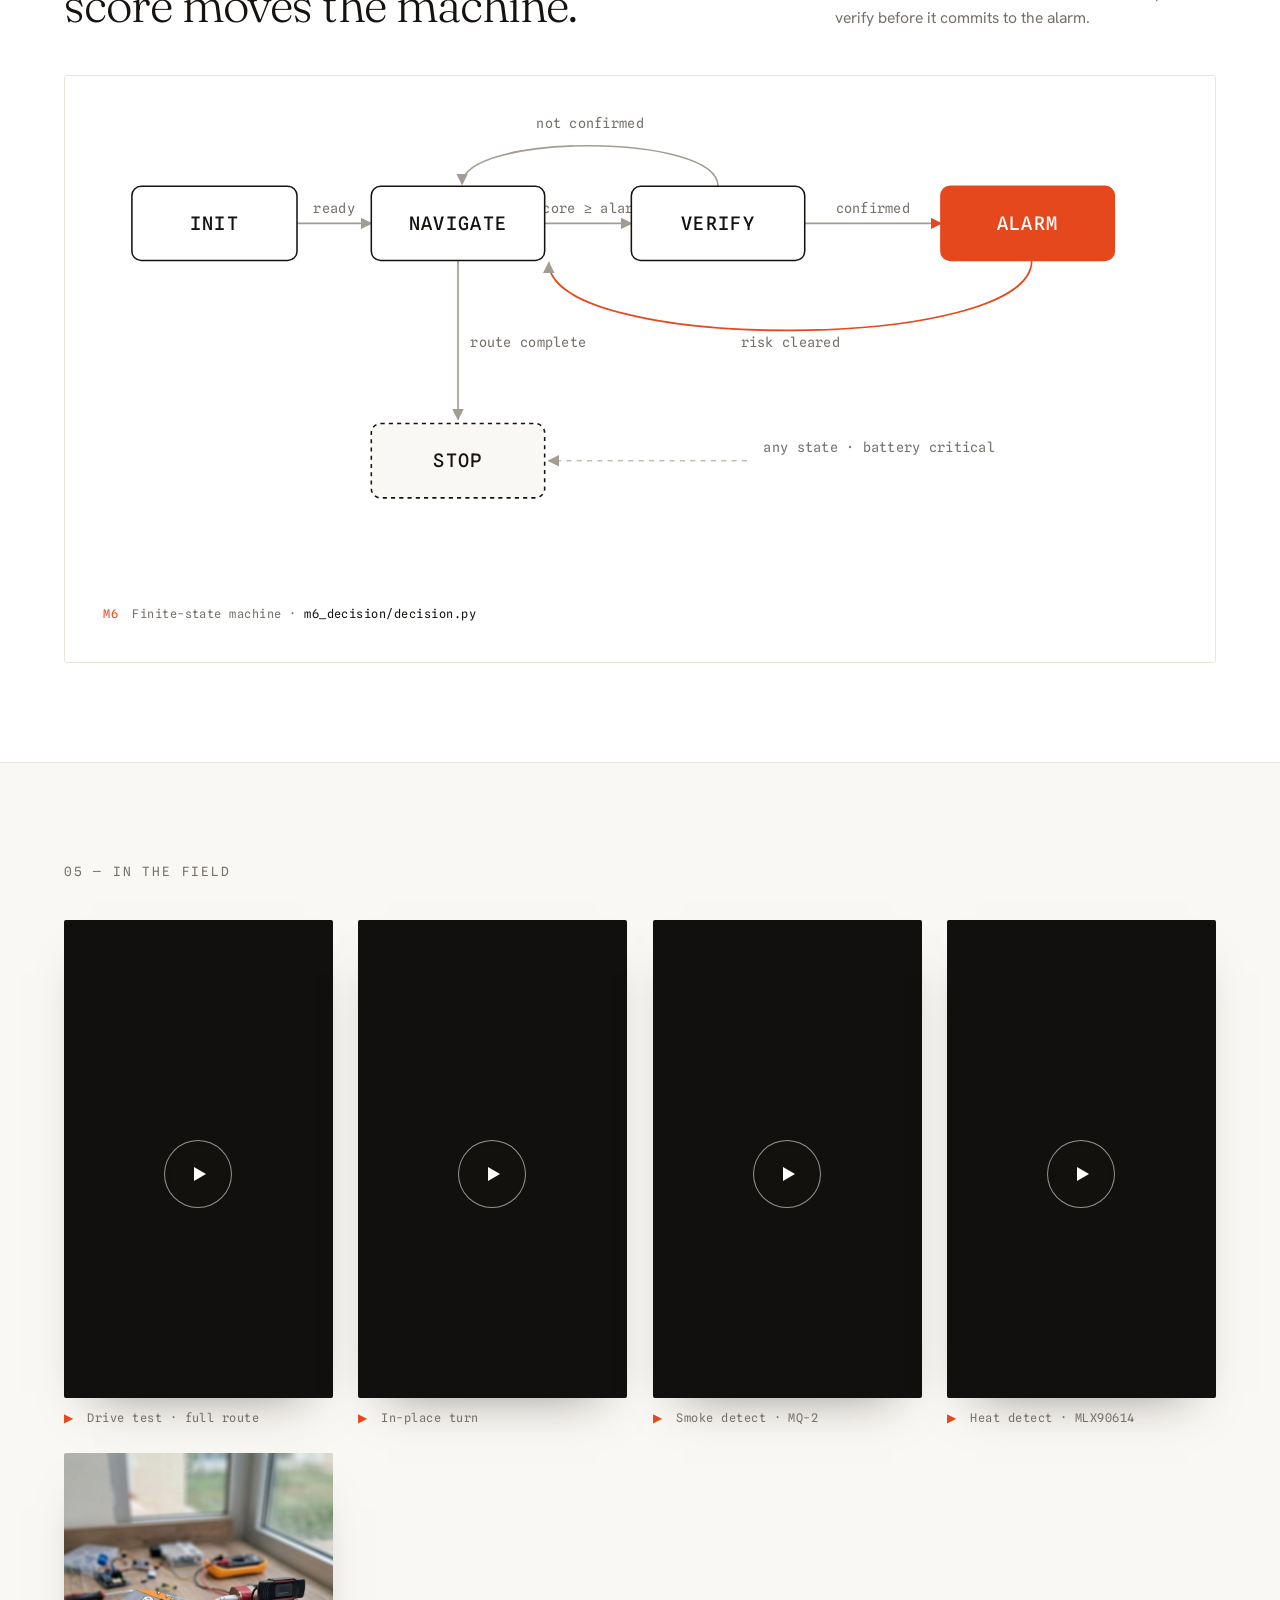
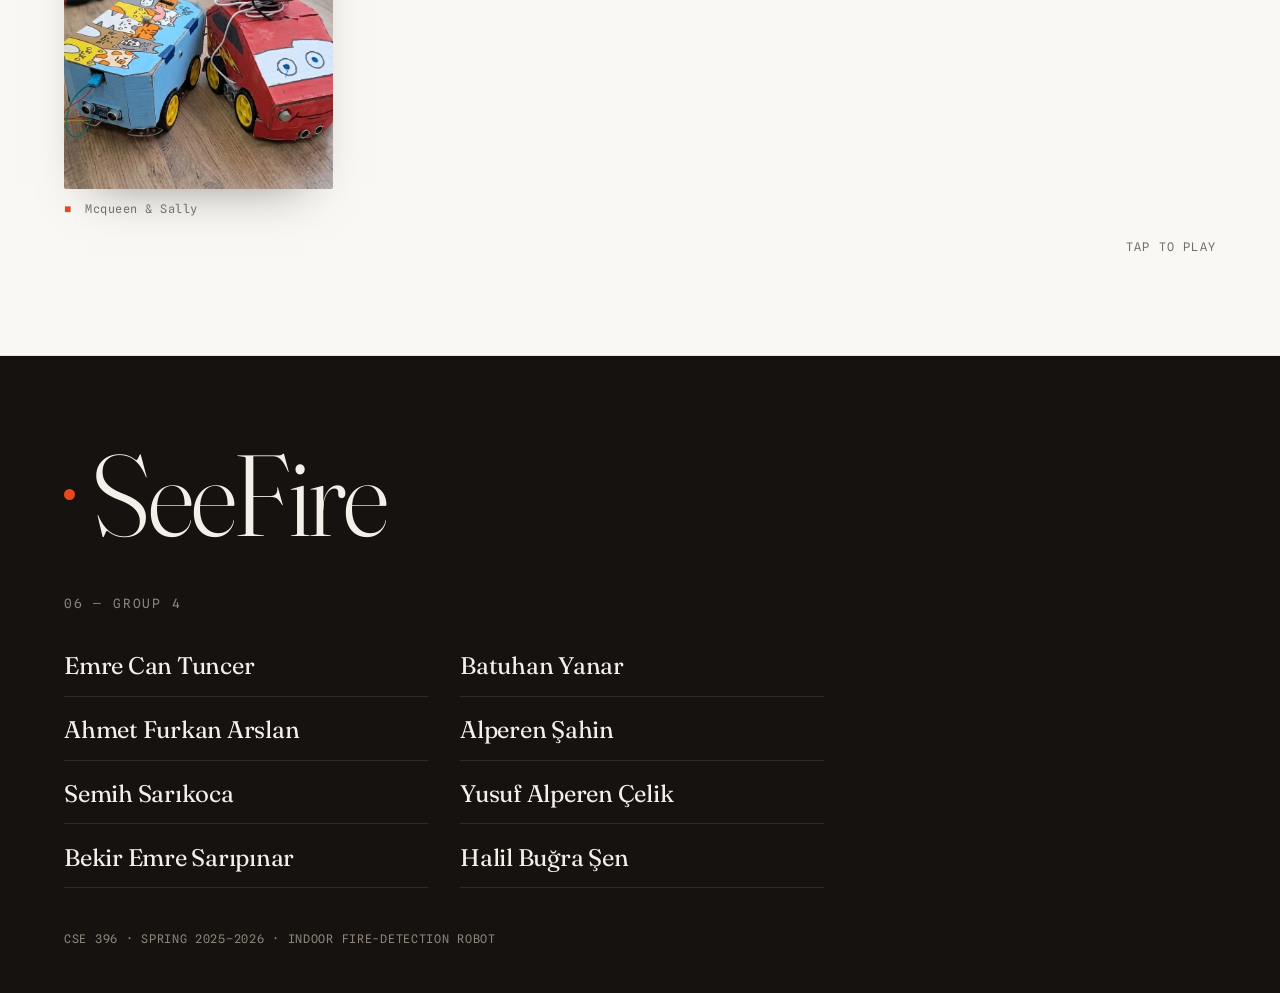
==== commit f8422d97: "Add files via upload Sally" ====
--- a/index.html
+++ b/index.html
@@ -233,6 +233,10 @@
         <video src="temp-test.mp4" muted loop playsinline preload="metadata"></video>
         <figcaption><span class="mono">▶</span> Heat detect · MLX90614</figcaption>
       </figure>
+      <figure class="film reveal" style="--d:.32s">
+        <img src="mcq_sally.jpeg" alt="Mcqueen & Sally" style="width:100%; display:block; border-radius:2px; aspect-ratio:4/5; object-fit:cover; box-shadow:0 24px 48px -30px rgba(22,18,15,.5);" />
+        <figcaption><span class="mono">■</span> Mcqueen & Sally</figcaption>
+      </figure>
     </div>
     <p class="hint mono reveal">tap to play</p>
   </section>
